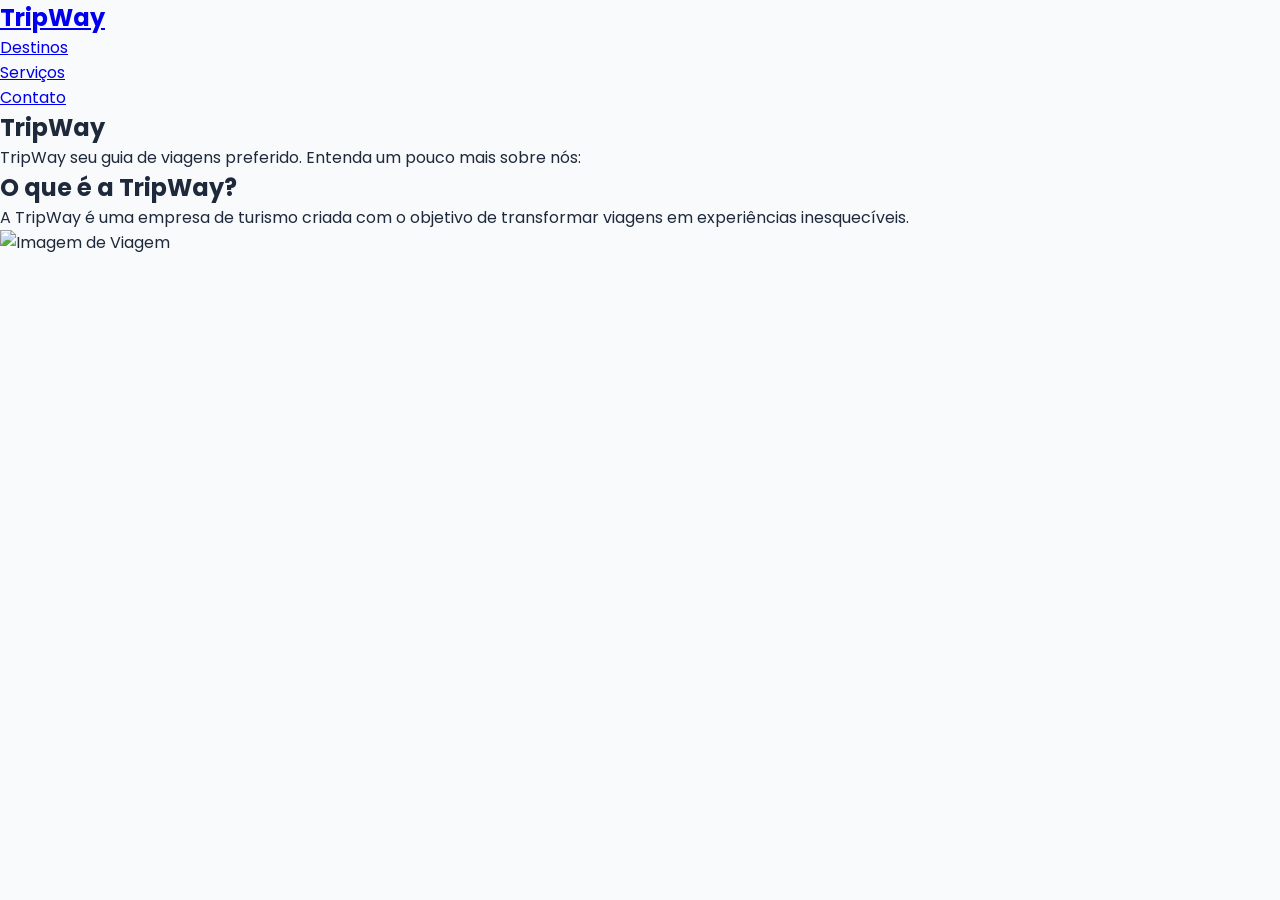
==== index.html @ 8c414a93 "Definindo classes e comecando css" ====
<!DOCTYPE html>
<html lang="pt-BR">

<head>
    <meta charset="UTF-8">
    <meta name="viewport" content="width=device-width, initial-scale=1.0">
    <link rel="preconnect" href="https://fonts.googleapis.com">
    <link rel="preconnect" href="https://fonts.gstatic.com" crossorigin>
    <link rel="stylesheet" href="css/style.css">
    <link href="https://fonts.googleapis.com/css2?family=Poppins:ital,wght@0,100;0,200;0,300;0,400;0,500;0,600;0,700;0,800;0,900;1,100;1,200;1,300;1,400;1,500;1,600;1,700;1,800;1,900&family=Roboto:ital,wght@0,100..900;1,100..900&display=swap" rel="stylesheet">
    <title>TripWay</title>
</head>

<body>
    <!--Navegação-->
    <nav class="navbar">
        <a href="index.html">
            <h1>TripWay</h1>
        </a>

        <ul class="nav-links">
            <li><a href="pages/destinos.html">Destinos</a></li>
            <li><a href="pages/servicos.html">Serviços</a></li>
            <li><a href="pages/contatos.html">Contato</a></li>
        </ul>
    </nav>

    <!--Cabeçalho do Projeto-->
    <header>
        <h2>TripWay</h2>
        <p>TripWay seu guia de viagens preferido. Entenda um pouco mais sobre nós:</p>
    </header>

    <!--Conteúdo principal-->
    <main>
        <section class="hero">
            <h2>O que é a TripWay?</h2>
            <p>A TripWay é uma empresa de turismo criada com o objetivo de transformar viagens em experiências
                inesquecíveis.</p>
            <img class="hero-image" src="images/tripwayPrincipal.jpg" alt="Imagem de Viagem">
        </section>
    </main>

</body>

</html>
---- css/style.css ----
/* RESET */
* {
    margin: 0;
    padding: 0;
    box-sizing: border-box;
}

/* VARIAVEIS */
:root {
    --primary-color:#0f172a;
    --secondary-color:#38bdf8;
    --background-color:#f8fafc;
    --text-color:#1e293b;
    --white:#fff;
}

/* BODY */
body {
    font-family: "Poppins", sans-serif;
    background-color: var(--background-color);
    color: var(--text-color);
}
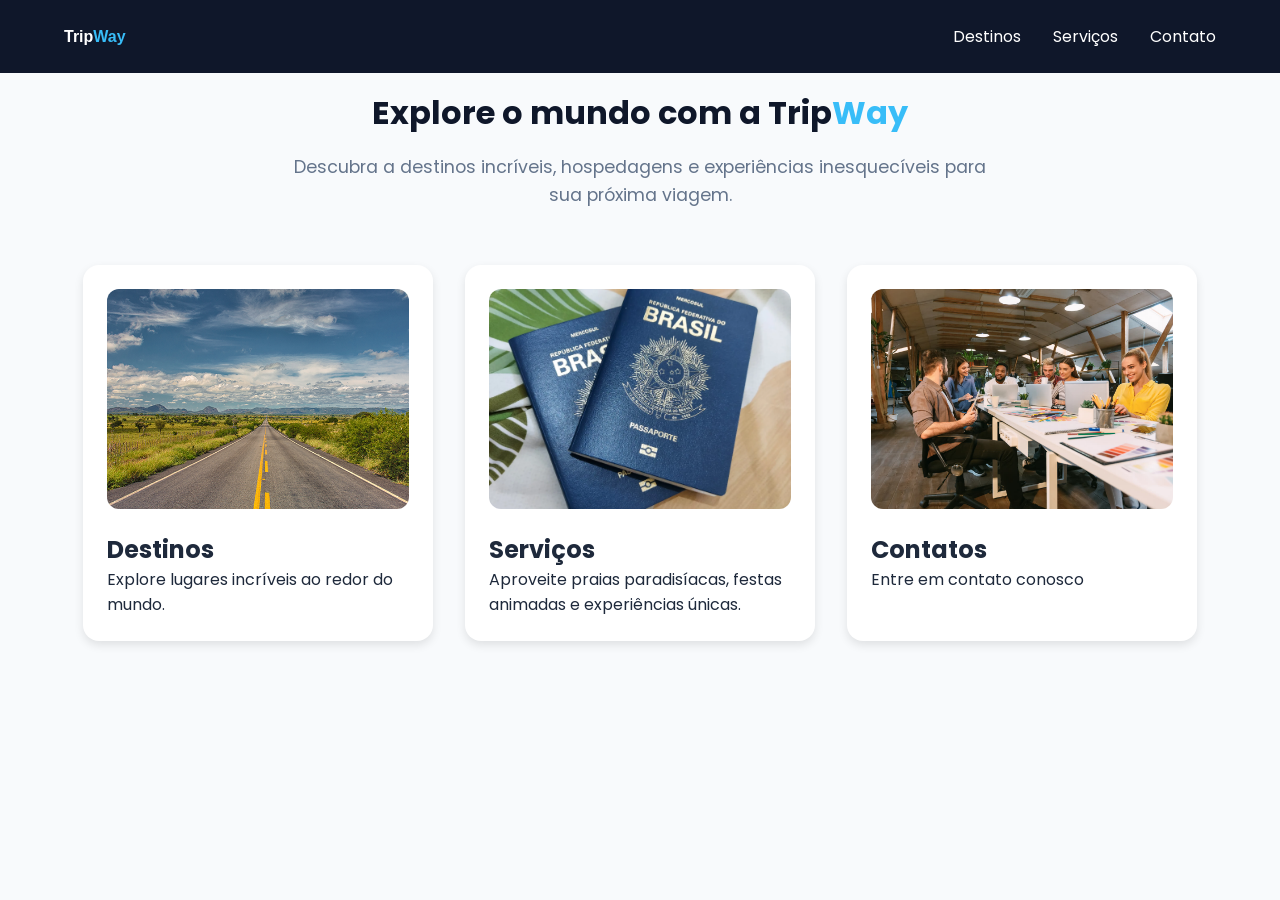
==== commit 35b6bbda: "Finalizando página index" ====
--- a/index.html
+++ b/index.html
@@ -14,8 +14,9 @@
 <body>
     <!--Navegação-->
     <nav class="navbar">
-        <a href="index.html">
-            <h1>TripWay</h1>
+
+        <a class="logo" href="index.html">
+            Trip<span>Way</span>
         </a>
 
         <ul class="nav-links">
@@ -26,19 +27,60 @@
     </nav>
 
     <!--Cabeçalho do Projeto-->
-    <header>
-        <h2>TripWay</h2>
-        <p>TripWay seu guia de viagens preferido. Entenda um pouco mais sobre nós:</p>
+    <header class="header-container">
+
+        <h1>
+            Explore o mundo com a Trip<span>Way</span>
+        </h1>
+
+        <p>
+            Descubra a destinos incríveis, hospedagens e experiências
+            inesquecíveis para sua próxima viagem.
+        </p>
+
     </header>
 
     <!--Conteúdo principal-->
     <main>
-        <section class="hero">
-            <h2>O que é a TripWay?</h2>
-            <p>A TripWay é uma empresa de turismo criada com o objetivo de transformar viagens em experiências
-                inesquecíveis.</p>
-            <img class="hero-image" src="images/tripwayPrincipal.jpg" alt="Imagem de Viagem">
+
+        <section class="cards-container">
+
+            <a class="card" href="./pages/destinos.html">
+
+                <img src="./images/destinos.png" alt="Destinos">
+
+                <h2>Destinos</h2>
+
+                <p>
+                    Explore lugares incríveis ao redor do mundo.
+                </p>
+            </a>
+
+            <a class="card" href="./pages/servicos.html">
+
+                <img src="./images/servicos.webp" alt="Serviços">
+
+                <h2>Serviços</h2>
+
+                <p>
+                    Aproveite praias paradisíacas, festas animadas
+                    e experiências únicas.
+                </p>
+            </a>
+
+            <a class="card" href="./pages/contatos.html">
+
+                <img src="./images/suporte.jpg" alt="Contato">
+
+                <h2>Contatos</h2>
+
+                <p>Entre em contato conosco</p>
+
+                
+            </a>
+
         </section>
+
     </main>
 
 </body>
--- a/css/style.css
+++ b/css/style.css
@@ -19,4 +19,170 @@
     font-family: "Poppins", sans-serif;
     background-color: var(--background-color);
     color: var(--text-color);
-}+}
+
+/*NAVBAR */
+
+.logo {
+    display: flex;
+    text-decoration: none;
+    color: var(--white);
+    font-weight: 600;
+}
+
+.logo span {
+    color: var(--secondary-color);
+}
+
+.navbar {
+    display: flex;
+    justify-content: space-between;
+    align-items: center;
+    padding: 1.5rem 5%;
+    background-color: var(--primary-color);
+}
+
+.nav-links {
+    display: flex;
+    gap: 2rem;
+    list-style: none;
+}
+
+.nav-links a {
+    color: white;
+    text-decoration: none;
+    transition: 0.3s;
+}
+
+.nav-links a:hover {
+    color: var(--secondary-color);
+}
+
+/* HEADER */
+
+.header-container {
+    display: flex;
+    flex-direction: column;
+    justify-content: center;
+    align-items: center;
+
+    text-align: center;
+
+    padding: 1rem 3%;
+}
+
+.header-container h1 {
+    font-size: 2rem;
+    color: var(--primary-color);
+
+    margin-bottom: 1rem;
+}
+
+.header-container span {
+    color: var(--secondary-color);
+}
+
+.header-container p {
+    max-width: 700px;
+
+    font-size: 1.1rem;
+    line-height: 1.6;
+
+    color: #64748b;
+}
+
+/* CONTAINER () */
+.cards-container {
+    display: flex;
+    gap: 2rem;
+    flex-wrap: wrap;
+    justify-content: center;
+}
+
+.card {
+    background-color: var(--white);
+
+    width: 100%;
+    max-width: 350px;
+
+    margin-top: 40px;
+
+    padding: 1.5rem;
+
+    border-radius: 16px;
+
+    box-shadow: 0 4px 10px rgba(0, 0, 0, 0.1);
+
+    transition: 0.3s;
+
+    text-decoration: none;
+    color: var(--text-color);
+
+    display: block;
+}
+
+.card img{
+    width:100%;
+    height:220px;
+
+    object-fit:cover;
+
+    border-radius:12px;
+
+    margin-bottom:1rem;
+}
+
+.card:hover {
+    border: 2px solid var(--primary-color);
+    transition: 0.3s;
+    cursor: pointer;
+}
+
+.escolher-destino {
+    margin-top: 40px;
+}
+
+.contact {
+    display: flex;
+    justify-content: center;
+    align-items: center;
+    text-align: center;
+    margin-top: 20px;
+}
+
+.contact img {
+    width: 450px;
+    border: 2px solid var(--primary-color);
+}
+
+.contact-form {
+    display: flex;
+    flex-direction: column;
+    gap: 1rem;
+
+    width: 100%;
+    max-width: 1000px;
+    margin: 2rem auto;
+}
+
+.contact-form input, select {
+    padding: 0.4rem;
+    border-radius: 8px;
+    border: 1px solid #ccc;
+}
+
+button{
+    background-color: var(--secondary-color);
+    color: white;
+    border: none;
+    padding: 0.6rem 4rem;
+    border-radius: 8px;
+    cursor: pointer;
+    width: fit-content;
+    align-self: center;
+    margin-bottom: 1.5rem;
+}
+
+button:hover {
+    opacity: 0.8;
+}
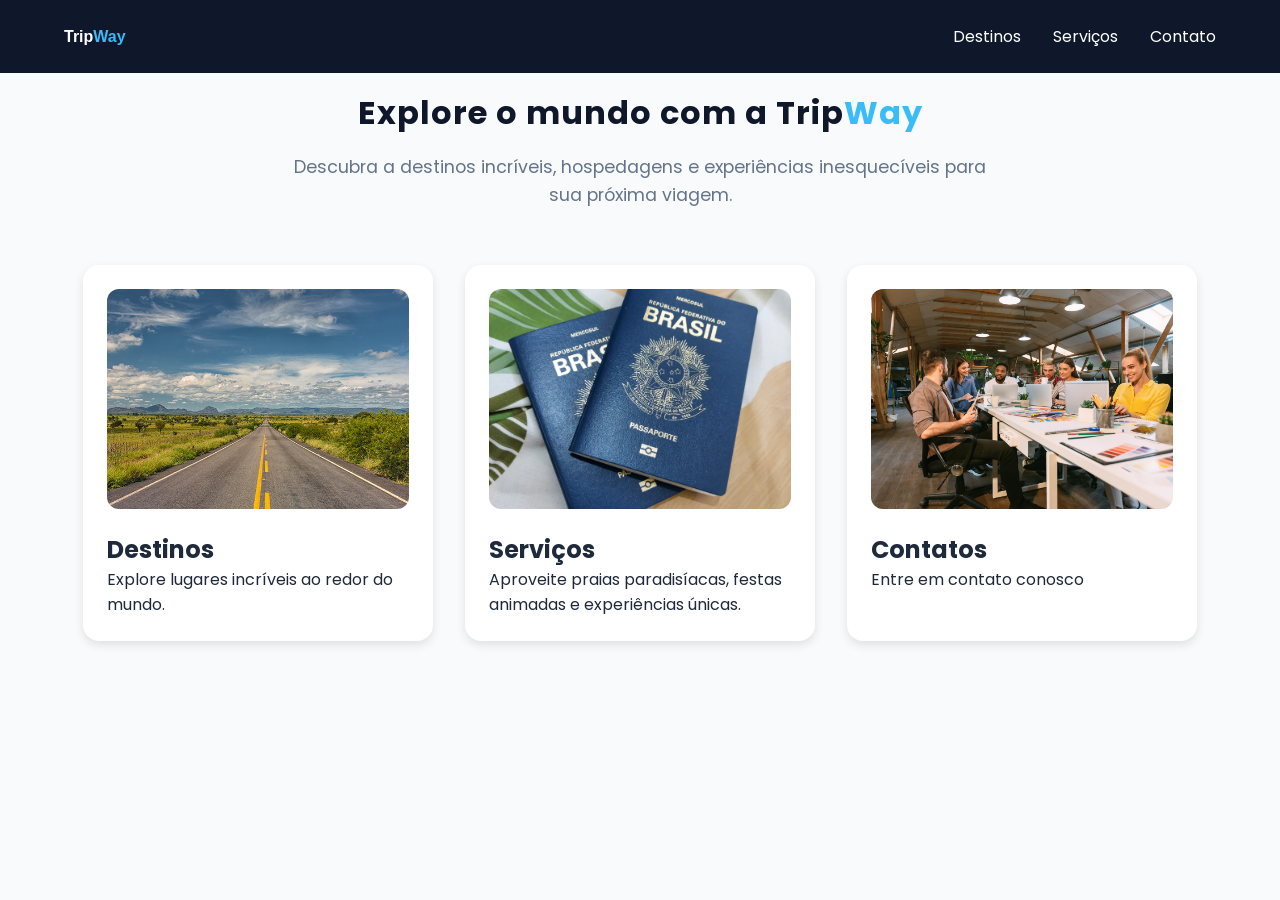
==== commit 9c1b4df9: "Responsividade e Aprimoramento de estilizacao" ====
--- a/index.html
+++ b/index.html
@@ -29,7 +29,7 @@
     <!--Cabeçalho do Projeto-->
     <header class="header-container">
 
-        <h1>
+        <h1 id="main-title">
             Explore o mundo com a Trip<span>Way</span>
         </h1>
 
--- a/css/style.css
+++ b/css/style.css
@@ -58,6 +58,10 @@
     color: var(--secondary-color);
 }
 
+#main-title{
+    letter-spacing: 1px;
+}
+
 /* HEADER */
 
 .header-container {
@@ -133,8 +137,7 @@
 }
 
 .card:hover {
-    border: 2px solid var(--primary-color);
-    transition: 0.3s;
+    box-shadow: 0 6px 15px var(--secondary-color);
     cursor: pointer;
 }
 
@@ -161,7 +164,7 @@
     gap: 1rem;
 
     width: 100%;
-    max-width: 1000px;
+    max-width: 600px;
     margin: 2rem auto;
 }
 
@@ -186,3 +189,36 @@
 button:hover {
     opacity: 0.8;
 }
+
+
+/* RESPONSIVIDADE */
+
+@media (max-width: 768px) {
+
+    .navbar {
+        flex-direction: column;
+        gap: 1rem;
+    }
+
+    .nav-links {
+        flex-direction: column;
+        align-items: center;
+    }
+
+    .cards-container {
+        flex-direction: column;
+        align-items: center;
+    }
+
+    .card {
+        max-width: 90%;
+    }
+
+    .contact-form {
+        max-width: 90%;
+    }
+
+    .contact img {
+        width: 90%;
+    }
+}
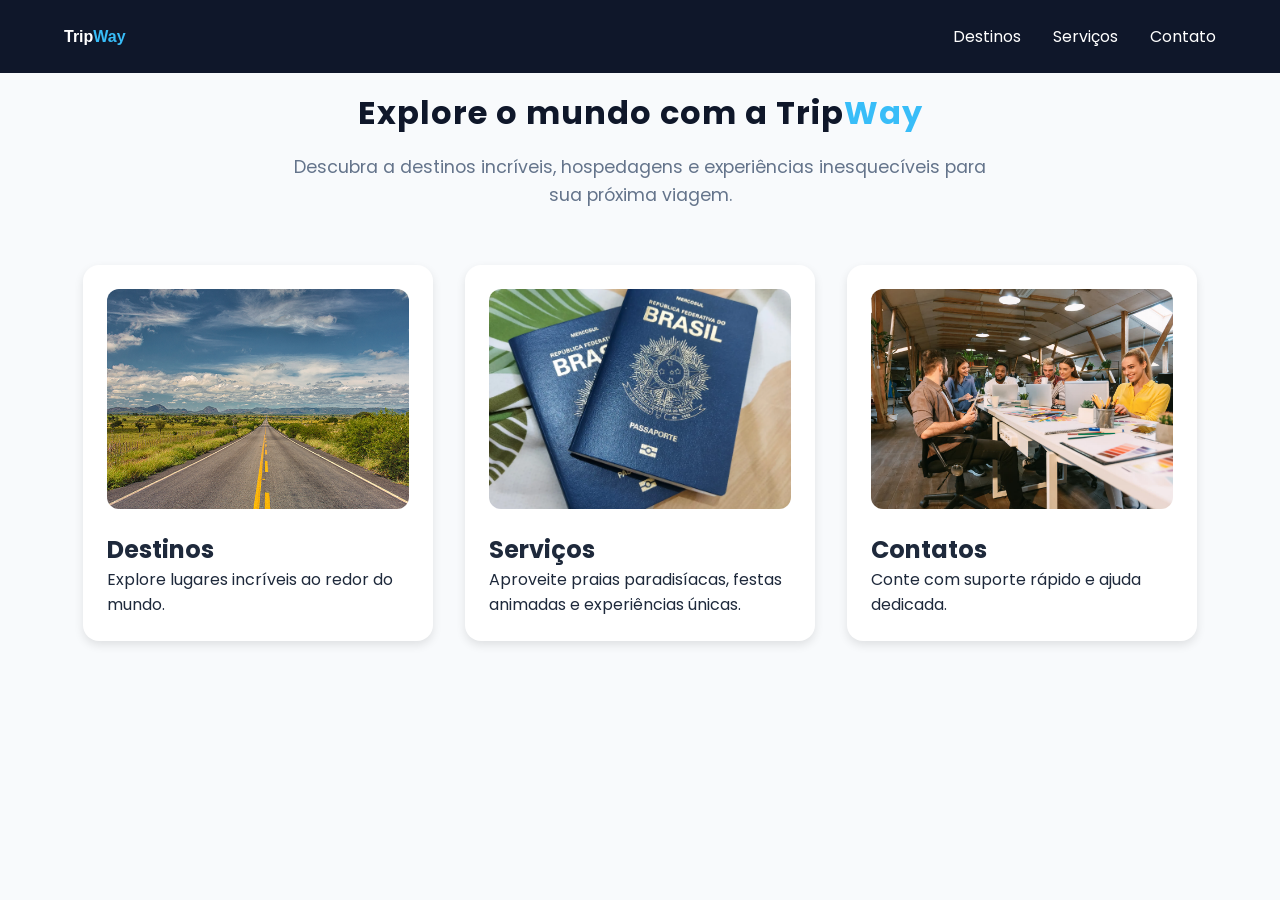
==== commit f055b20d: "Ajustando textos das páginas" ====
--- a/index.html
+++ b/index.html
@@ -74,7 +74,9 @@
 
                 <h2>Contatos</h2>
 
-                <p>Entre em contato conosco</p>
+                <p>
+                    Conte com suporte rápido e ajuda dedicada.
+                </p>
 
                 
             </a>
